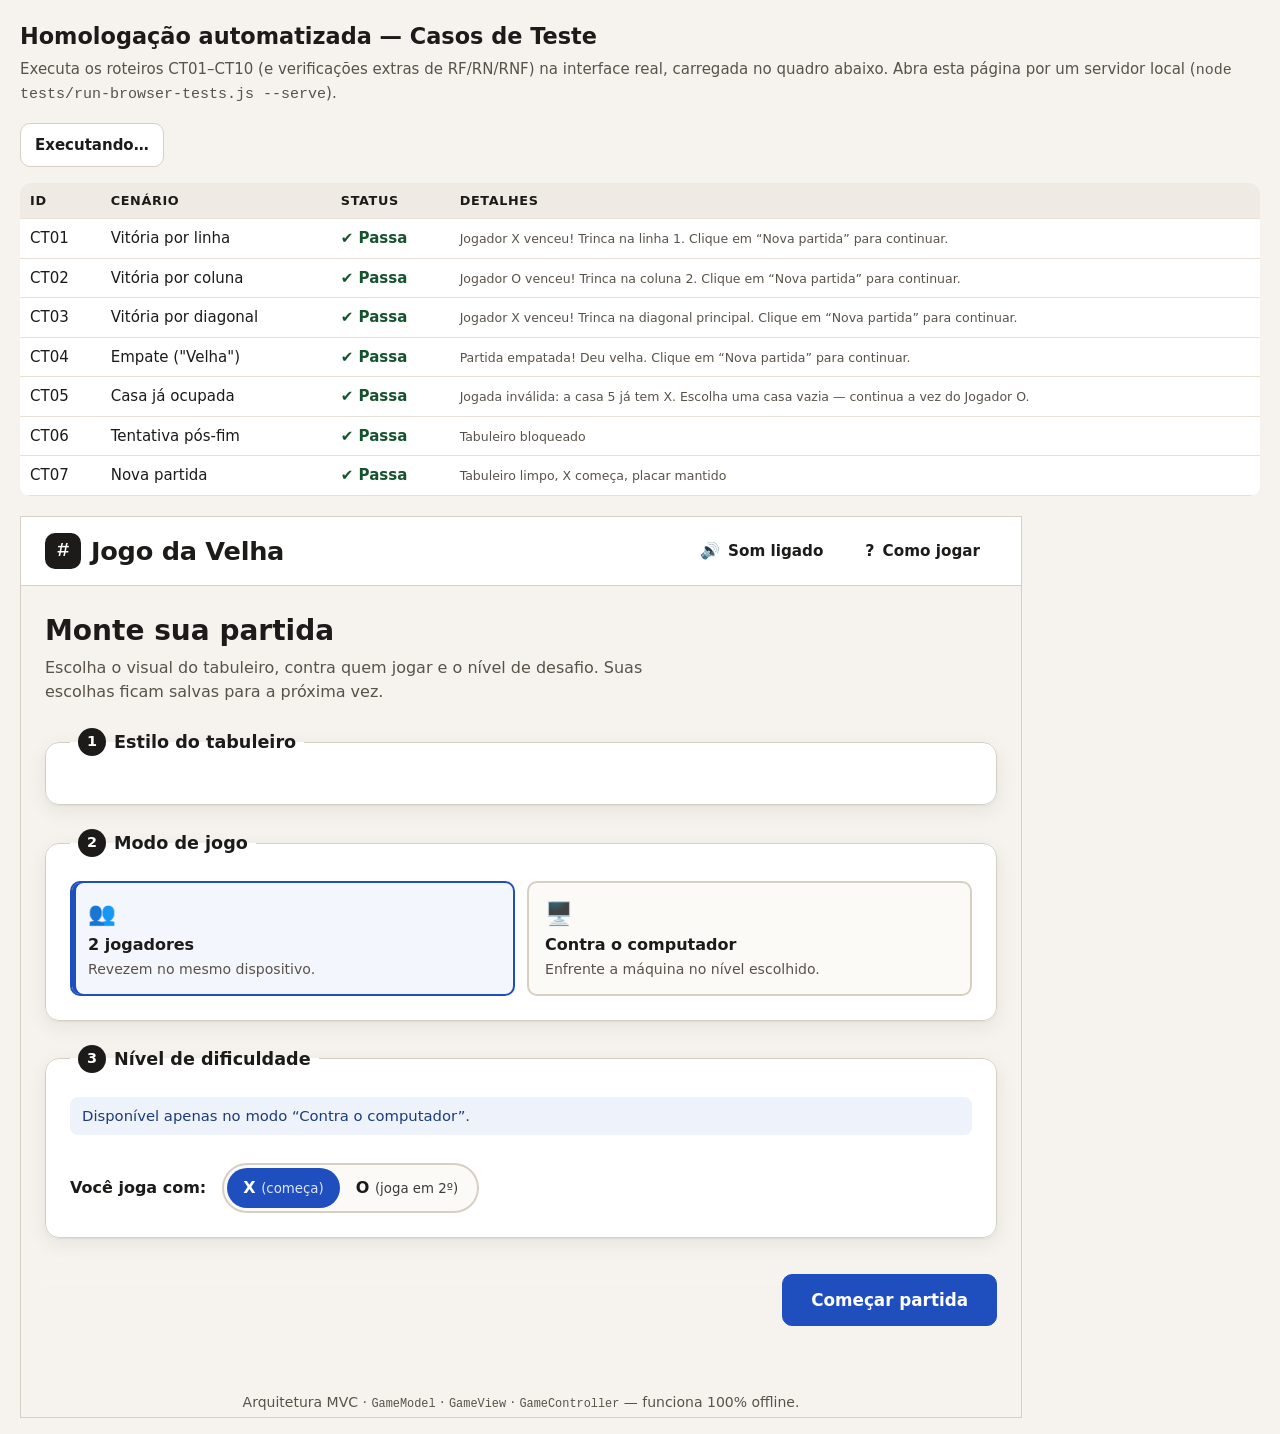
==== tests/testes.html @ 413ea944 "Jogo da Velha em arquitetura MVC Jogo da velha com separação Model/View/Controller, 6 estilos de tab" ====
<!DOCTYPE html>
<html lang="pt-BR">
<head>
  <meta charset="UTF-8">
  <meta name="viewport" content="width=device-width, initial-scale=1">
  <title>Homologação — Jogo da Velha (CT01–CT10)</title>
  <style>
    body { font: 15px/1.5 system-ui, "Segoe UI", sans-serif; margin: 0; padding: 20px; background: #f6f3ee; color: #1c1b1a; }
    h1 { margin: 0 0 4px; font-size: 1.4rem; }
    p { margin: 0 0 16px; color: #58524a; }
    .summary { font-weight: 700; padding: 10px 14px; border-radius: 10px; background: #fff; border: 1px solid #d6cfc4; display: inline-block; margin-bottom: 16px; }
    .summary.ok { background: #e8f6ed; color: #14532d; border-color: #15803d; }
    .summary.fail { background: #fdeceb; color: #8c1d18; border-color: #b42318; }
    .table-wrap { overflow-x: auto; }
    table { border-collapse: collapse; width: 100%; background: #fff; border-radius: 10px; overflow: hidden; }
    th, td { text-align: left; padding: 8px 10px; border-bottom: 1px solid #e6e0d6; vertical-align: top; }
    th { background: #efebe4; font-size: .8rem; text-transform: uppercase; letter-spacing: .05em; }
    td.st { font-weight: 700; white-space: nowrap; }
    td.pass { color: #14532d; } td.fail { color: #8c1d18; }
    td small { color: #58524a; }
    iframe { border: 1px solid #d6cfc4; background: #fff; height: 900px; margin-top: 20px; display: block; max-width: none; }
    .frame-wrap { overflow-x: auto; }
  </style>
</head>
<body>
  <h1>Homologação automatizada — Casos de Teste</h1>
  <p>Executa os roteiros CT01–CT10 (e verificações extras de RF/RN/RNF) na interface real, carregada no quadro abaixo. Abra esta página por um servidor local (<code>node tests/run-browser-tests.js --serve</code>).</p>
  <div class="summary" id="summary" role="status" aria-live="polite">Executando…</div>
  <div class="table-wrap">
    <table>
      <thead><tr><th>ID</th><th>Cenário</th><th>Status</th><th>Detalhes</th></tr></thead>
      <tbody id="results"></tbody>
    </table>
  </div>
  <div class="frame-wrap"><iframe id="app" title="Aplicação em teste" width="1000"></iframe></div>

<script>
(() => {
  'use strict';
  const frame = document.getElementById('app');
  const out = document.getElementById('results');
  const results = [];
  let w, d;

  if (location.protocol === 'file:') {
    document.getElementById('summary').textContent =
      'Esta página precisa de um servidor local. No terminal, na pasta do projeto, rode: node tests/run-browser-tests.js --serve';
    document.getElementById('summary').className = 'summary fail';
    return;
  }

  const sleep = ms => new Promise(r => setTimeout(r, ms));
  const frameTick = () => new Promise(r => requestAnimationFrame(() => requestAnimationFrame(r)));

  function assert(cond, msg) { if (!cond) throw new Error(msg); }

  async function loadApp({ width = 1000, clearPrefs = true } = {}) {
    if (clearPrefs) { try { localStorage.clear(); } catch (_) {} }
    frame.width = width;
    frame.style.width = width + 'px';
    await new Promise(res => { frame.onload = res; frame.src = '../index.html?t=' + Date.now(); });
    w = frame.contentWindow; d = w.document;
    await frameTick();
    assert(w.app, 'aplicação não inicializou (window.app ausente)');
    w.app.aiDelay = 0;
  }

  function start(cfg = {}) {
    const f = d.getElementById('setup-form');
    const c = { style: 'papel', mode: 'pvp', difficulty: 'medio', humanMark: 'X', ...cfg };
    for (const [k, v] of Object.entries(c)) {
      const input = f.querySelector(`input[name="${k}"][value="${v}"]`);
      assert(input, `opção ${k}=${v} inexistente`);
      input.checked = true;
      input.dispatchEvent(new w.Event('change', { bubbles: true }));
    }
    d.getElementById('btn-start').click();
  }

  const cells = () => [...d.querySelectorAll('#board .cell')];
  const click = i => cells()[i].click();
  const marks = () => cells().map(c => c.dataset.mark || null);
  const statusText = () => d.getElementById('status-text').textContent;
  const score = () => ({
    X: +d.getElementById('score-x').textContent,
    O: +d.getElementById('score-o').textContent,
    draws: +d.getElementById('score-draw').textContent
  });
  const winCells = () => cells().map((c, i) => c.classList.contains('is-win') ? i : -1).filter(i => i >= 0);
  const isGreen = el => /rgb\(21, 128, 61\)/.test(w.getComputedStyle(el).boxShadow);

  async function run(id, name, fn) {
    const row = { id, name, ok: false, detail: '' };
    try { row.detail = (await fn()) || 'OK'; row.ok = true; }
    catch (e) { row.detail = e.message; }
    results.push(row);
    const tr = document.createElement('tr');
    tr.innerHTML = `<td>${id}</td><td>${name}</td><td class="st ${row.ok ? 'pass' : 'fail'}">${row.ok ? '✔ Passa' : '✖ Falha'}</td><td><small></small></td>`;
    tr.querySelector('small').textContent = row.detail;
    out.appendChild(tr);
  }

  async function suite() {
    /* ---------------- Casos de Teste oficiais ---------------- */

    await run('CT01', 'Vitória por linha', async () => {
      await loadApp(); start();
      [0, 3, 1, 4, 2].forEach(click);
      assert(/Jogador X venceu/.test(statusText()), `status: "${statusText()}"`);
      assert(winCells().join() === '0,1,2', `destaque em ${winCells()}`);
      assert(winCells().every(i => isGreen(cells()[i])), 'destaque não está verde');
      assert(score().X === 1, 'placar de X não incrementou');
      return statusText();
    });

    await run('CT02', 'Vitória por coluna', async () => {
      await loadApp(); start();
      [0, 1, 2, 4, 5, 7].forEach(click);
      assert(/Jogador O venceu/.test(statusText()), statusText());
      assert(winCells().join() === '1,4,7', `destaque em ${winCells()}`);
      assert(score().O === 1);
      return statusText();
    });

    await run('CT03', 'Vitória por diagonal', async () => {
      await loadApp(); start();
      [0, 1, 4, 2, 8].forEach(click);
      assert(/Jogador X venceu/.test(statusText()) && /diagonal principal/.test(statusText()), statusText());
      assert(winCells().join() === '0,4,8');
      return statusText();
    });

    await run('CT04', 'Empate ("Velha")', async () => {
      await loadApp(); start();
      [0, 2, 1, 3, 5, 4, 6, 7, 8].forEach(click);
      assert(/^Partida empatada!/.test(statusText()), statusText());
      assert(score().draws === 1, 'empates não incrementou');
      return statusText();
    });

    await run('CT05', 'Casa já ocupada', async () => {
      await loadApp(); start();
      click(4); click(4);
      assert(marks()[4] === 'X', 'marca foi sobrescrita');
      assert(d.getElementById('status').dataset.tone === 'error', 'sem alerta visual de erro');
      assert(cells()[4].classList.contains('is-invalid'), 'casa não sinalizada');
      assert(/continua a vez do Jogador O/.test(statusText()), statusText());
      assert(w.app.model.getState().currentPlayer === 'O', 'turno foi trocado');
      assert(cells()[4].getAttribute('aria-disabled') === 'true', 'casa ocupada não anunciada como indisponível');
      return statusText();
    });

    await run('CT06', 'Tentativa pós-fim', async () => {
      await loadApp(); start();
      [0, 3, 1, 4, 2].forEach(click);
      const before = marks().join();
      click(8); click(5);
      assert(marks().join() === before, 'nova marca registrada após o fim');
      assert(cells().every(c => c.getAttribute('aria-disabled') === 'true'), 'células não bloqueadas');
      assert(score().X === 1, 'placar alterado');
      return 'Tabuleiro bloqueado';
    });

    await run('CT07', 'Nova partida', async () => {
      await loadApp(); start();
      [0, 1, 2, 4, 5, 7].forEach(click); // O vence
      d.getElementById('btn-new').click();
      assert(marks().every(m => m === null), 'tabuleiro não foi limpo');
      assert(statusText() === 'Vez do Jogador X', statusText());
      assert(score().O === 1, 'placar não foi mantido');
      click(0);
      assert(marks()[0] === 'X', 'X não retomou o turno inicial');
      return 'Tabuleiro limpo, X começa, placar mantido';
    });

    await run('CT08', 'Zerar placar (com confirmação)', async () => {
      await loadApp(); start();
      [0, 3, 1, 4, 2].forEach(click);
      d.getElementById('btn-new').click();
      click(0);
      const dlg = d.getElementById('confirm-dialog');
      // 1º: cancelar — nada muda (RN07)
      d.getElementById('btn-reset').click(); await frameTick();
      assert(dlg.open, 'diálogo de confirmação não abriu');
      d.getElementById('confirm-cancel').click(); await sleep(20);
      assert(!dlg.open && score().X === 1 && marks()[0] === 'X', 'cancelar alterou dados');
      // 2º: confirmar
      d.getElementById('btn-reset').click(); await frameTick();
      d.getElementById('confirm-ok').click(); await sleep(20);
      const s = score();
      assert(s.X === 0 && s.O === 0 && s.draws === 0, 'placar não zerou');
      assert(marks().every(m => m === null), 'rodada não foi reiniciada');
      return 'Cancelar preserva; confirmar zera tudo';
    });

    await run('CT09', 'Navegação por teclado', async () => {
      await loadApp(); start();
      const cs = cells();
      assert(cs.length === 9, 'tabuleiro não tem 9 casas');
      assert(cs.every(c => c.tagName === 'BUTTON' && c.tabIndex === 0 && !c.disabled), 'casas não são <button> focáveis');
      cs[0].focus();
      cs[0].dispatchEvent(new w.KeyboardEvent('keydown', { key: 'ArrowRight', bubbles: true, cancelable: true }));
      assert(d.activeElement === cs[1], 'seta → não moveu o foco');
      cs[1].dispatchEvent(new w.KeyboardEvent('keydown', { key: 'ArrowDown', bubbles: true, cancelable: true }));
      assert(d.activeElement === cs[4], 'seta ↓ não moveu o foco');
      d.activeElement.dispatchEvent(new w.KeyboardEvent('keydown', { key: '5', bubbles: true, cancelable: true }));
      assert(marks()[4] === 'X', 'atalho numérico não registrou jogada');
      assert(cs[4].getAttribute('aria-label').startsWith('Casa 5, linha 2, coluna 2: X'), cs[4].getAttribute('aria-label'));
      return 'Botões focáveis, setas, atalhos e aria-label (Tab/Enter reais: ver run-browser-tests.js)';
    });

    await run('CT10', 'Telas de 360px a 1440px', async () => {
      const report = [];
      for (const width of [360, 768, 1200, 1440]) {
        await loadApp({ width });
        const check = where => {
          const el = d.documentElement;
          assert(el.scrollWidth <= el.clientWidth, `${width}px (${where}): rolagem horizontal ${el.scrollWidth}>${el.clientWidth}`);
        };
        check('configuração');
        start({ style: 'lousa' });
        await frameTick();
        check('partida');
        const board = d.getElementById('board').getBoundingClientRect();
        assert(Math.abs(board.width - board.height) < 2, 'tabuleiro não é quadrado');
        assert(board.right <= d.documentElement.clientWidth, 'tabuleiro ultrapassa a tela');
        report.push(`${width}px ✓`);
      }
      return report.join(' · ');
    });

    /* ---------------- Verificações extras ---------------- */

    await run('RN01', 'X inicia todas as rodadas', async () => {
      await loadApp(); start();
      [0, 1, 2, 4, 5, 7].forEach(click); // O vence
      d.getElementById('btn-new').click();
      assert(w.app.model.getState().currentPlayer === 'X');
      return 'OK';
    });

    await run('RNF05', 'Região role="status" e aria-live', async () => {
      await loadApp(); start();
      const st = d.getElementById('status');
      assert(st.getAttribute('role') === 'status' && st.getAttribute('aria-live') === 'polite');
      click(0);
      assert(/Vez do Jogador O/.test(st.textContent), st.textContent);
      return st.textContent.trim();
    });

    await run('ESTILOS', 'Os 6 estilos da imagem de referência', async () => {
      const labels = [];
      for (const style of ['croche', 'lousa', 'terminal', 'papel', 'marmore', 'aquarela']) {
        await loadApp(); start({ style });
        click(0); click(4);
        assert(d.getElementById('stage').dataset.style === style, `estilo ${style} não aplicado`);
        const m = cells()[0].querySelector('.mark');
        assert(m, `marca não renderizada em ${style}`);
        labels.push(w.STYLES[style].label);
      }
      return labels.join(', ');
    });

    await run('DIFIC', 'Contra o computador (4 níveis)', async () => {
      for (const difficulty of ['facil', 'medio', 'dificil', 'impossivel']) {
        await loadApp(); start({ mode: 'cpu', difficulty });
        click(4);
        await sleep(30);
        const m = marks();
        assert(m[4] === 'X' && m.filter(v => v === 'O').length === 1, `${difficulty}: computador não respondeu`);
        assert(/Sua vez/.test(statusText()), statusText());
      }
      return 'Computador responde em todos os níveis';
    });

    await run('IMPOSS', 'Nível impossível bloqueia vitória', async () => {
      await loadApp(); start({ mode: 'cpu', difficulty: 'impossivel' });
      click(0); await sleep(30);
      const free = marks().map((v, i) => v ? -1 : i).filter(i => i >= 0);
      click(free.includes(1) ? 1 : 3); await sleep(30);
      assert(!w.app.model.getState().winner, 'humano não deveria vencer em 2 jogadas');
      return `Tabuleiro: ${marks().map(v => v || '·').join('')}`;
    });

    await run('CPU-O', 'Humano como O: computador (X) começa', async () => {
      await loadApp(); start({ mode: 'cpu', difficulty: 'facil', humanMark: 'O' });
      await sleep(30);
      assert(marks().filter(v => v === 'X').length === 1, 'computador não abriu a partida');
      assert(d.getElementById('score-x-who').textContent === 'Computador');
      return 'OK';
    });

    await run('UNDO', 'Desfazer jogada (controle do usuário)', async () => {
      await loadApp(); start({ mode: 'cpu', difficulty: 'medio' });
      const undoBtn = d.getElementById('btn-undo');
      assert(undoBtn.disabled, 'desfazer deveria iniciar desabilitado');
      click(4); await sleep(30);
      undoBtn.click();
      assert(marks().every(v => v === null), 'não desfez jogada do humano + resposta do computador');
      return 'OK';
    });

    await run('PREFS', 'Preferências lembradas', async () => {
      await loadApp(); start({ style: 'terminal', mode: 'cpu', difficulty: 'dificil' });
      await loadApp({ clearPrefs: false });
      const v = w.app.view.getSetupValues();
      assert(v.style === 'terminal' && v.mode === 'cpu' && v.difficulty === 'dificil', JSON.stringify(v));
      return JSON.stringify(v);
    });

    await run('CONFIG', 'Sair no meio da partida pede confirmação', async () => {
      await loadApp(); start();
      click(0);
      d.getElementById('btn-settings').click(); await frameTick();
      assert(d.getElementById('confirm-dialog').open, 'sem confirmação');
      d.getElementById('confirm-cancel').click(); await sleep(20);
      assert(!d.getElementById('screen-game').hidden && marks()[0] === 'X', 'partida perdida ao cancelar');
      return 'OK';
    });

    await run('AJUDA', 'Ajuda acessível pelo botão e tecla ?', async () => {
      await loadApp(); start();
      d.body.dispatchEvent(new w.KeyboardEvent('keydown', { key: '?', bubbles: true, cancelable: true }));
      assert(d.getElementById('help-dialog').open, 'ajuda não abriu');
      return 'OK';
    });

    await run('RNF03', 'Latência de clique < 50 ms', async () => {
      await loadApp(); start();
      const t0 = performance.now();
      click(4);
      const dt = performance.now() - t0;
      assert(dt < 50, `${dt.toFixed(1)} ms`);
      return `${dt.toFixed(2)} ms`;
    });

    await run('RNF07', 'Sem dependências remotas no código', async () => {
      // Analisa o código-fonte (e não o tráfego do navegador, que pode conter
      // scripts injetados por extensões ou antivírus alheios à aplicação).
      const files = ['../index.html', '../css/styles.css', '../js/model.js', '../js/view.js', '../js/controller.js'];
      const remote = /(src|href)\s*=\s*["']?(https?:)?\/\/|url\(\s*["']?(https?:)?\/\/|@import|fetch\(|XMLHttpRequest|WebSocket|import\s*\(/i;
      for (const f of files) {
        const txt = await (await fetch(f, { cache: 'no-store' })).text();
        const hit = txt.split('\n').find(l => remote.test(l));
        assert(!hit, `${f}: ${hit && hit.trim()}`);
      }
      return `${files.length} arquivos analisados — nenhum recurso remoto`;
    });
  }

  suite().then(() => {
    const failed = results.filter(r => !r.ok);
    const sum = document.getElementById('summary');
    sum.textContent = failed.length
      ? `${failed.length} de ${results.length} verificações falharam`
      : `Todas as ${results.length} verificações passaram`;
    sum.className = 'summary ' + (failed.length ? 'fail' : 'ok');
    window.__RESULTS__ = results;
    window.__DONE__ = true;
    document.body.dataset.done = 'true';
  });
})();
</script>
</body>
</html>
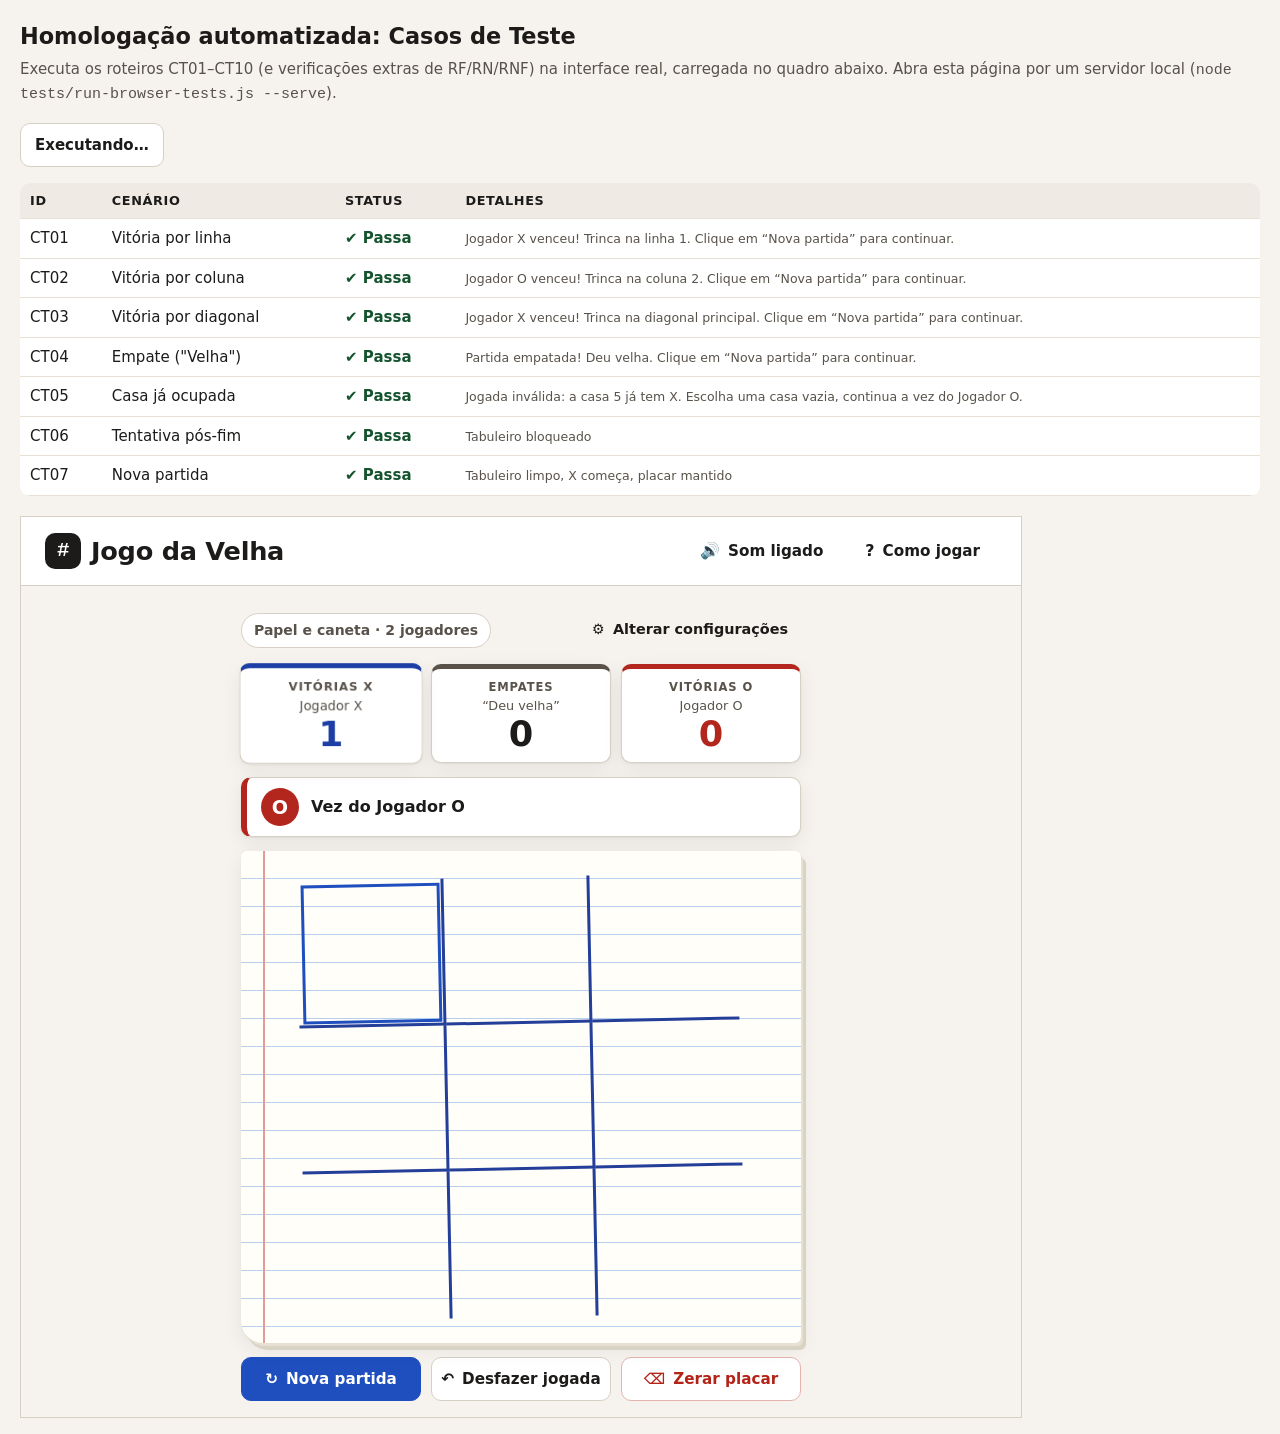
==== commit 50b26755: "Documenta o código e aplica princípios de clean code - JSDoc em todas as classes, métodos e funções " ====
--- a/tests/testes.html
+++ b/tests/testes.html
@@ -3,7 +3,7 @@
 <head>
   <meta charset="UTF-8">
   <meta name="viewport" content="width=device-width, initial-scale=1">
-  <title>Homologação — Jogo da Velha (CT01–CT10)</title>
+  <title>Homologação: Jogo da Velha (CT01–CT10)</title>
   <style>
     body { font: 15px/1.5 system-ui, "Segoe UI", sans-serif; margin: 0; padding: 20px; background: #f6f3ee; color: #1c1b1a; }
     h1 { margin: 0 0 4px; font-size: 1.4rem; }
@@ -23,7 +23,7 @@
   </style>
 </head>
 <body>
-  <h1>Homologação automatizada — Casos de Teste</h1>
+  <h1>Homologação automatizada: Casos de Teste</h1>
   <p>Executa os roteiros CT01–CT10 (e verificações extras de RF/RN/RNF) na interface real, carregada no quadro abaixo. Abra esta página por um servidor local (<code>node tests/run-browser-tests.js --serve</code>).</p>
   <div class="summary" id="summary" role="status" aria-live="polite">Executando…</div>
   <div class="table-wrap">
@@ -62,7 +62,7 @@
     w = frame.contentWindow; d = w.document;
     await frameTick();
     assert(w.app, 'aplicação não inicializou (window.app ausente)');
-    w.app.aiDelay = 0;
+    w.app.cpuDelay = 0;
   }
 
   function start(cfg = {}) {
@@ -179,7 +179,7 @@
       d.getElementById('btn-new').click();
       click(0);
       const dlg = d.getElementById('confirm-dialog');
-      // 1º: cancelar — nada muda (RN07)
+      // 1º: cancelar, nada muda (RN07)
       d.getElementById('btn-reset').click(); await frameTick();
       assert(dlg.open, 'diálogo de confirmação não abriu');
       d.getElementById('confirm-cancel').click(); await sleep(20);
@@ -344,7 +344,7 @@
         const hit = txt.split('\n').find(l => remote.test(l));
         assert(!hit, `${f}: ${hit && hit.trim()}`);
       }
-      return `${files.length} arquivos analisados — nenhum recurso remoto`;
+      return `${files.length} arquivos analisados, nenhum recurso remoto`;
     });
   }
 
